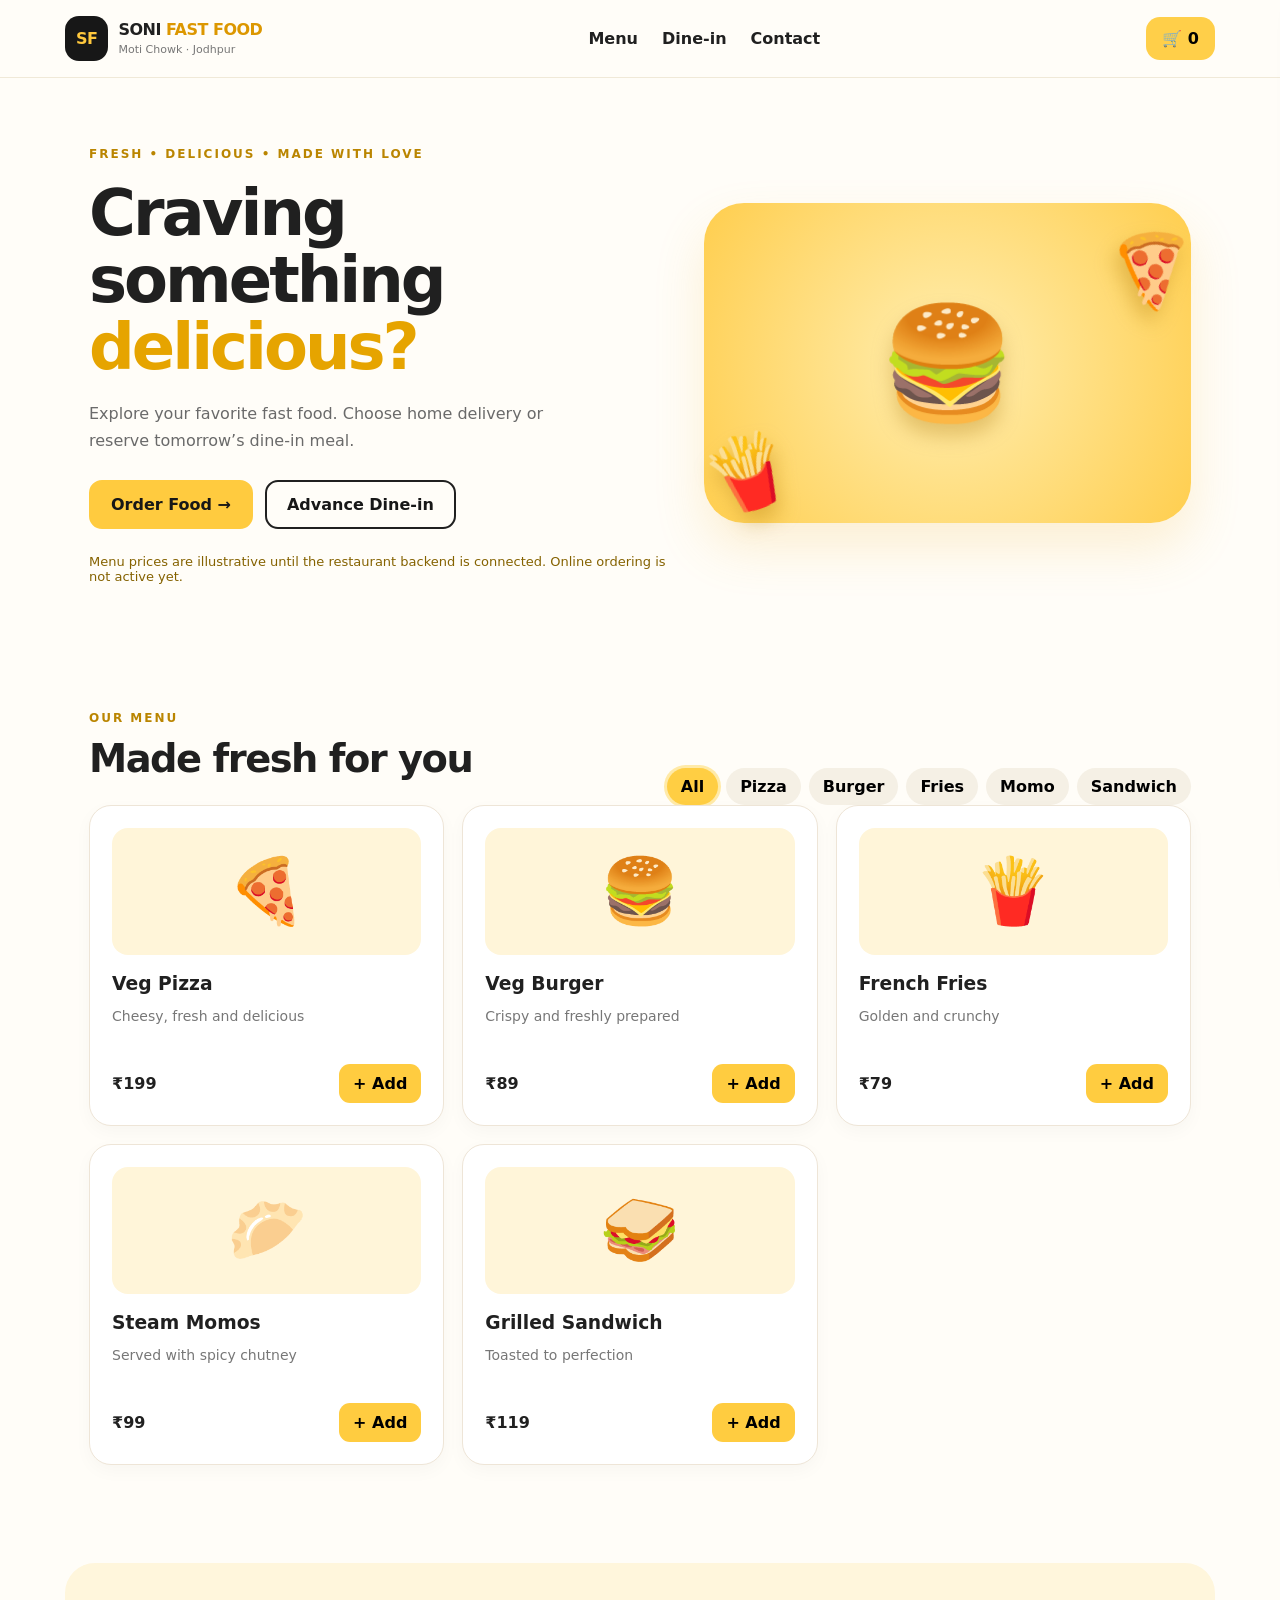
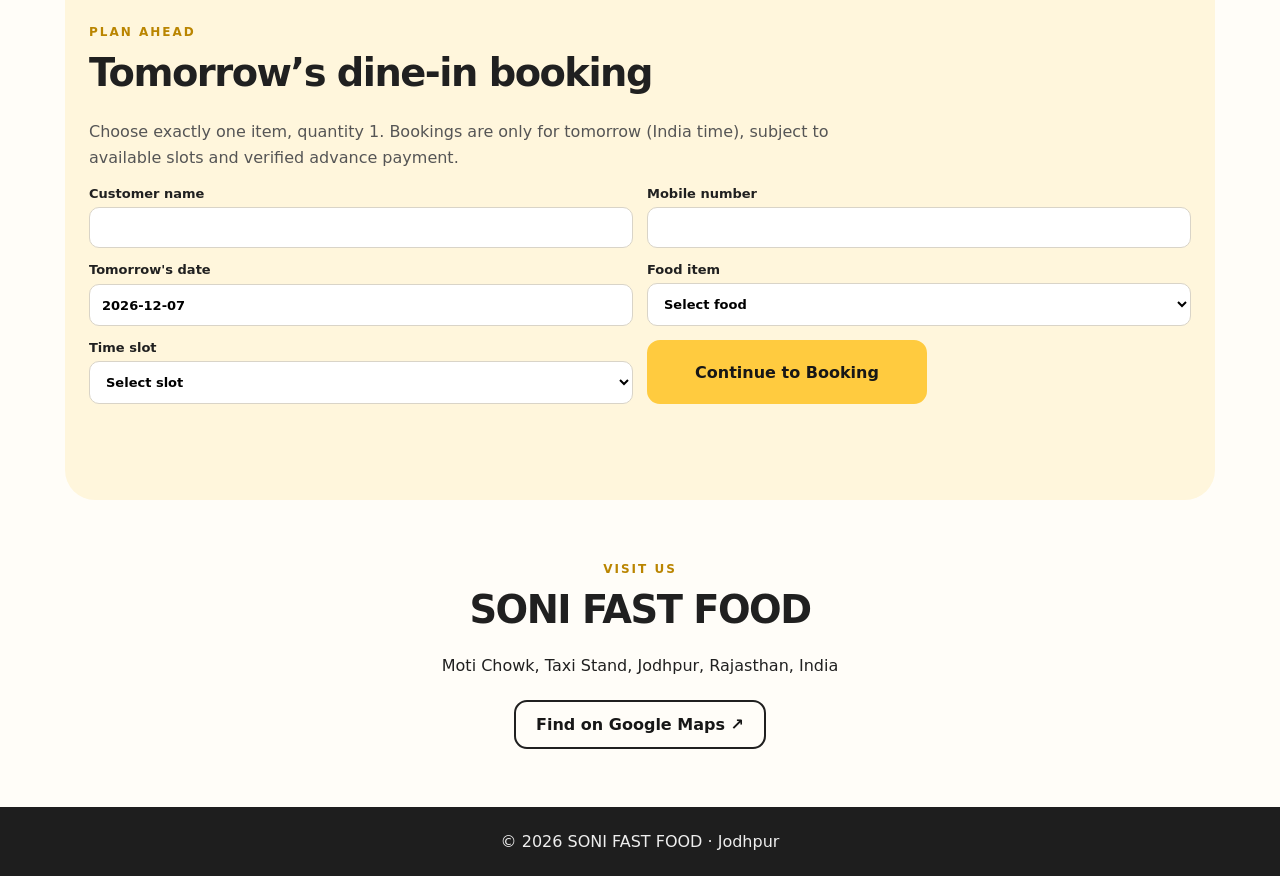
==== index.html @ c152bc0a "Add files via upload" ====
<!doctype html><html lang="en"><head><meta charset="utf-8"><meta name="viewport" content="width=device-width,initial-scale=1"><meta name="theme-color" content="#171717"><meta name="description" content="SONI FAST FOOD – advance dine-in and home delivery in Jodhpur"><title>SONI FAST FOOD | Jodhpur</title><link rel="stylesheet" href="assets/style.css"></head><body><header><a class="brand" href="#home"><span class="logo">SF</span><span>SONI <b>FAST FOOD</b><small>Moti Chowk · Jodhpur</small></span></a><nav><a href="#menu">Menu</a><a href="#dinein">Dine-in</a><a href="#contact">Contact</a></nav><button id="cartToggle" class="cartbtn" aria-label="Open cart">🛒 <span id="cartCount">0</span></button></header><main><section class="hero" id="home"><div><span class="eyebrow">FRESH • DELICIOUS • MADE WITH LOVE</span><h1>Craving something <em>delicious?</em></h1><p>Explore your favorite fast food. Choose home delivery or reserve tomorrow’s dine-in meal.</p><div class="actions"><a class="btn primary" href="#menu">Order Food →</a><a class="btn outline" href="#dinein">Advance Dine-in</a></div><div class="note" id="serviceNotice">Order requests are available after backend setup.</div></div><div class="heroArt" aria-hidden="true"><span>🍔</span><span>🍕</span><span>🍟</span></div></section><section class="section" id="menu"><div class="sectionhead"><div><span class="eyebrow">OUR MENU</span><h2>Made fresh for you</h2></div><div class="chips" id="categories"></div></div><div class="products" id="products"></div></section><section class="section dine" id="dinein"><span class="eyebrow">PLAN AHEAD</span><h2>Tomorrow’s dine-in booking</h2><p>Choose exactly one item, quantity 1. Bookings are only for tomorrow (India time), subject to available slots and verified advance payment.</p><form id="dineForm" class="form"><label>Customer name<input name="name" required maxlength="80" autocomplete="name"></label><label>Mobile number<input name="mobile" required inputmode="numeric" pattern="[0-9]{10}" maxlength="10"></label><label>Tomorrow's date<input id="dineDate" readonly></label><label>Food item<select id="dineItem" required></select></label><label>Time slot<select id="dineSlot" required><option value="">Select slot</option></select></label><button class="btn primary" type="submit">Continue to Booking</button><p class="muted" id="dineStatus" role="status"></p></form></section><section class="section contact" id="contact"><span class="eyebrow">VISIT US</span><h2>SONI FAST FOOD</h2><p>Moti Chowk, Taxi Stand, Jodhpur, Rajasthan, India</p><a class="btn outline" target="_blank" rel="noopener" href="https://www.google.com/maps/search/?api=1&query=Moti+Chowk+Taxi+Stand+Jodhpur">Find on Google Maps ↗</a></section></main><div id="overlay" class="overlay" hidden></div><aside id="drawer" class="drawer" aria-label="Shopping cart" aria-hidden="true"><div class="drawerhead"><h2>Your cart</h2><button id="closeCart" class="plain" aria-label="Close cart">✕</button></div><div id="cartItems"></div><div class="total"><span>Food subtotal</span><strong id="subtotal">₹0</strong></div><p class="muted">Delivery charge and availability are confirmed by the backend.</p><form id="checkout" class="form"><h3>Delivery details</h3><label>Full name<input name="name" required maxlength="80" autocomplete="name"></label><label>Mobile<input name="mobile" required pattern="[0-9]{10}" maxlength="10" inputmode="numeric"></label><label>House / Street / Area<textarea name="address" required maxlength="400"></textarea></label><label>Landmark<input name="landmark" maxlength="120"></label><div class="coords"><button type="button" id="locate" class="btn outline">📍 Use my location</button><span id="locationStatus" class="muted">No GPS pin selected</span></div><label>Payment method<select name="paymentMode"><option value="COD">Cash on Delivery</option><option value="UPI_MANUAL">UPI (manual verification)</option></select></label><button class="btn primary" type="submit">Place Order Request</button><p class="muted" id="orderStatus" role="status"></p></form></aside><footer>© <span id="year"></span> SONI FAST FOOD · Jodhpur</footer><script src="assets/config.js"></script><script src="assets/app.js"></script></body></html>
---- assets/style.css ----
:root{font-family:Inter,system-ui,-apple-system,Segoe UI,sans-serif;color:#202020;background:#fffdf8}*{box-sizing:border-box}html{scroll-behavior:smooth}body{margin:0}a{color:inherit;text-decoration:none}button,input,textarea,select{font:inherit}button{cursor:pointer}header{height:78px;display:flex;align-items:center;justify-content:space-between;gap:20px;padding:0 max(24px,calc((100vw - 1150px)/2));position:sticky;top:0;background:#fffdf8f5;z-index:10;border-bottom:1px solid #f0e9d8;backdrop-filter:blur(10px)}.brand{display:flex;align-items:center;gap:10px;font-weight:900;letter-spacing:-.5px;line-height:1.1}.brand b{color:#dc9700}.brand small{display:block;color:#777;font-size:11px;font-weight:500;letter-spacing:0;margin-top:5px}.logo{background:#171717;color:#ffc83d;padding:14px 11px;border-radius:14px}nav{display:flex;gap:24px;font-weight:600}nav a:hover{color:#b87a00}.cartbtn{border:0;border-radius:14px;padding:12px 16px;background:#ffcf49;font-weight:800}.hero{max-width:1150px;margin:auto;min-height:450px;padding:65px 24px;display:grid;grid-template-columns:1.2fr 1fr;align-items:center;gap:30px}.eyebrow{font-size:12px;font-weight:900;letter-spacing:2px;color:#ba8500}.hero h1{font-size:clamp(42px,5vw,72px);line-height:1.05;letter-spacing:-3px;margin:18px 0}.hero em{color:#e6a400;font-style:normal}.hero p{color:#6a6a6a;max-width:480px;line-height:1.7}.actions{display:flex;gap:12px;flex-wrap:wrap;margin-top:26px}.btn{display:inline-flex;justify-content:center;align-items:center;padding:13px 20px;border-radius:13px;font-weight:800;border:2px solid #202020;transition:.2s}.btn:hover,.btn:focus-visible{box-shadow:0 0 0 4px #ffc83d70}.primary{background:#ffcb3f;border-color:#ffcb3f;color:#171717}.outline{background:transparent;color:#171717}.note{font-size:13px;color:#856200;margin-top:25px}.heroArt{min-height:320px;border-radius:40px;background:radial-gradient(circle at 50% 50%,#ffeeb1,#ffce4e);display:flex;align-items:center;justify-content:center;position:relative;box-shadow:0 25px 50px #edb73d30}.heroArt span{font-size:110px;filter:drop-shadow(0 12px 10px #aa730055)}.heroArt span:nth-child(2){position:absolute;font-size:70px;right:0;top:20px;transform:rotate(25deg)}.heroArt span:nth-child(3){position:absolute;font-size:70px;left:0;bottom:10px;transform:rotate(-20deg)}.section{max-width:1150px;margin:auto;padding:58px 24px}.sectionhead{display:flex;justify-content:space-between;gap:20px;align-items:end;flex-wrap:wrap}h2{font-size:clamp(28px,3vw,40px);letter-spacing:-1.5px;margin:10px 0 24px}.chips{display:flex;gap:8px;flex-wrap:wrap}.chip{background:#f5f0e5;border:0;padding:9px 14px;border-radius:30px;font-weight:700}.chip.active{background:#ffce43;box-shadow:0 0 0 3px #ffeaa8}.products{display:grid;grid-template-columns:repeat(3,1fr);gap:18px}.product{border:1px solid #eee5d7;background:white;border-radius:22px;padding:22px;box-shadow:0 6px 18px #00000008}.foodicon{font-size:64px;text-align:center;background:#fff5d9;border-radius:16px;padding:26px}.product h3{margin:18px 0 5px}.product p{color:#777;min-height:42px;font-size:14px}.productbottom{display:flex;justify-content:space-between;align-items:center;gap:8px}.productbottom button{border:0;background:#ffcc40;border-radius:11px;padding:10px 14px;font-weight:800}.dine{background:#fff6dc;border-radius:30px;margin-top:40px}.dine p{color:#555;max-width:750px;line-height:1.6}.form{display:grid;gap:14px}.dine .form{grid-template-columns:repeat(2,1fr)}label{display:grid;gap:6px;font-size:13px;font-weight:700}input,textarea,select{padding:12px;border:1px solid #d9d4c8;border-radius:10px;background:white;min-width:0;width:100%}textarea{min-height:70px;resize:vertical}.form button{max-width:280px}.muted{color:#777;font-size:12px;line-height:1.5}.contact{text-align:center}.contact p{margin-bottom:25px}footer{text-align:center;padding:25px;background:#1e1e1e;color:#eee}.overlay{position:fixed;inset:0;background:#0008;z-index:19}.drawer{position:fixed;right:0;top:0;bottom:0;width:min(460px,100%);background:#fff;z-index:20;overflow:auto;padding:24px;transform:translateX(110%);transition:transform .25s;box-shadow:-10px 0 40px #0002}.drawer.open{transform:translateX(0)}.drawerhead,.cartrow,.total{display:flex;justify-content:space-between;align-items:center;gap:10px}.plain{background:none;border:0;font-size:22px}.cartrow{padding:12px 0;border-bottom:1px solid #eee}.qty{display:flex;align-items:center;gap:10px}.qty button{border:0;border-radius:7px;background:#f4e5b9;padding:6px 10px}.total{padding:18px 0}.coords{display:grid;gap:8px}.coords .btn{max-width:250px}.drawer h3{margin-bottom:0}@media(max-width:750px){header{padding:0 15px}nav{gap:10px;font-size:12px}.hero{grid-template-columns:1fr;padding-top:38px}.heroArt{min-height:220px}.heroArt span{font-size:75px}.products{grid-template-columns:repeat(2,1fr)}.dine .form{grid-template-columns:1fr}.product{padding:12px}.foodicon{font-size:40px;padding:20px}.productbottom{flex-wrap:wrap}}@media(max-width:440px){nav a:nth-child(2){display:none}.products{grid-template-columns:1fr}.hero h1{letter-spacing:-1px}}
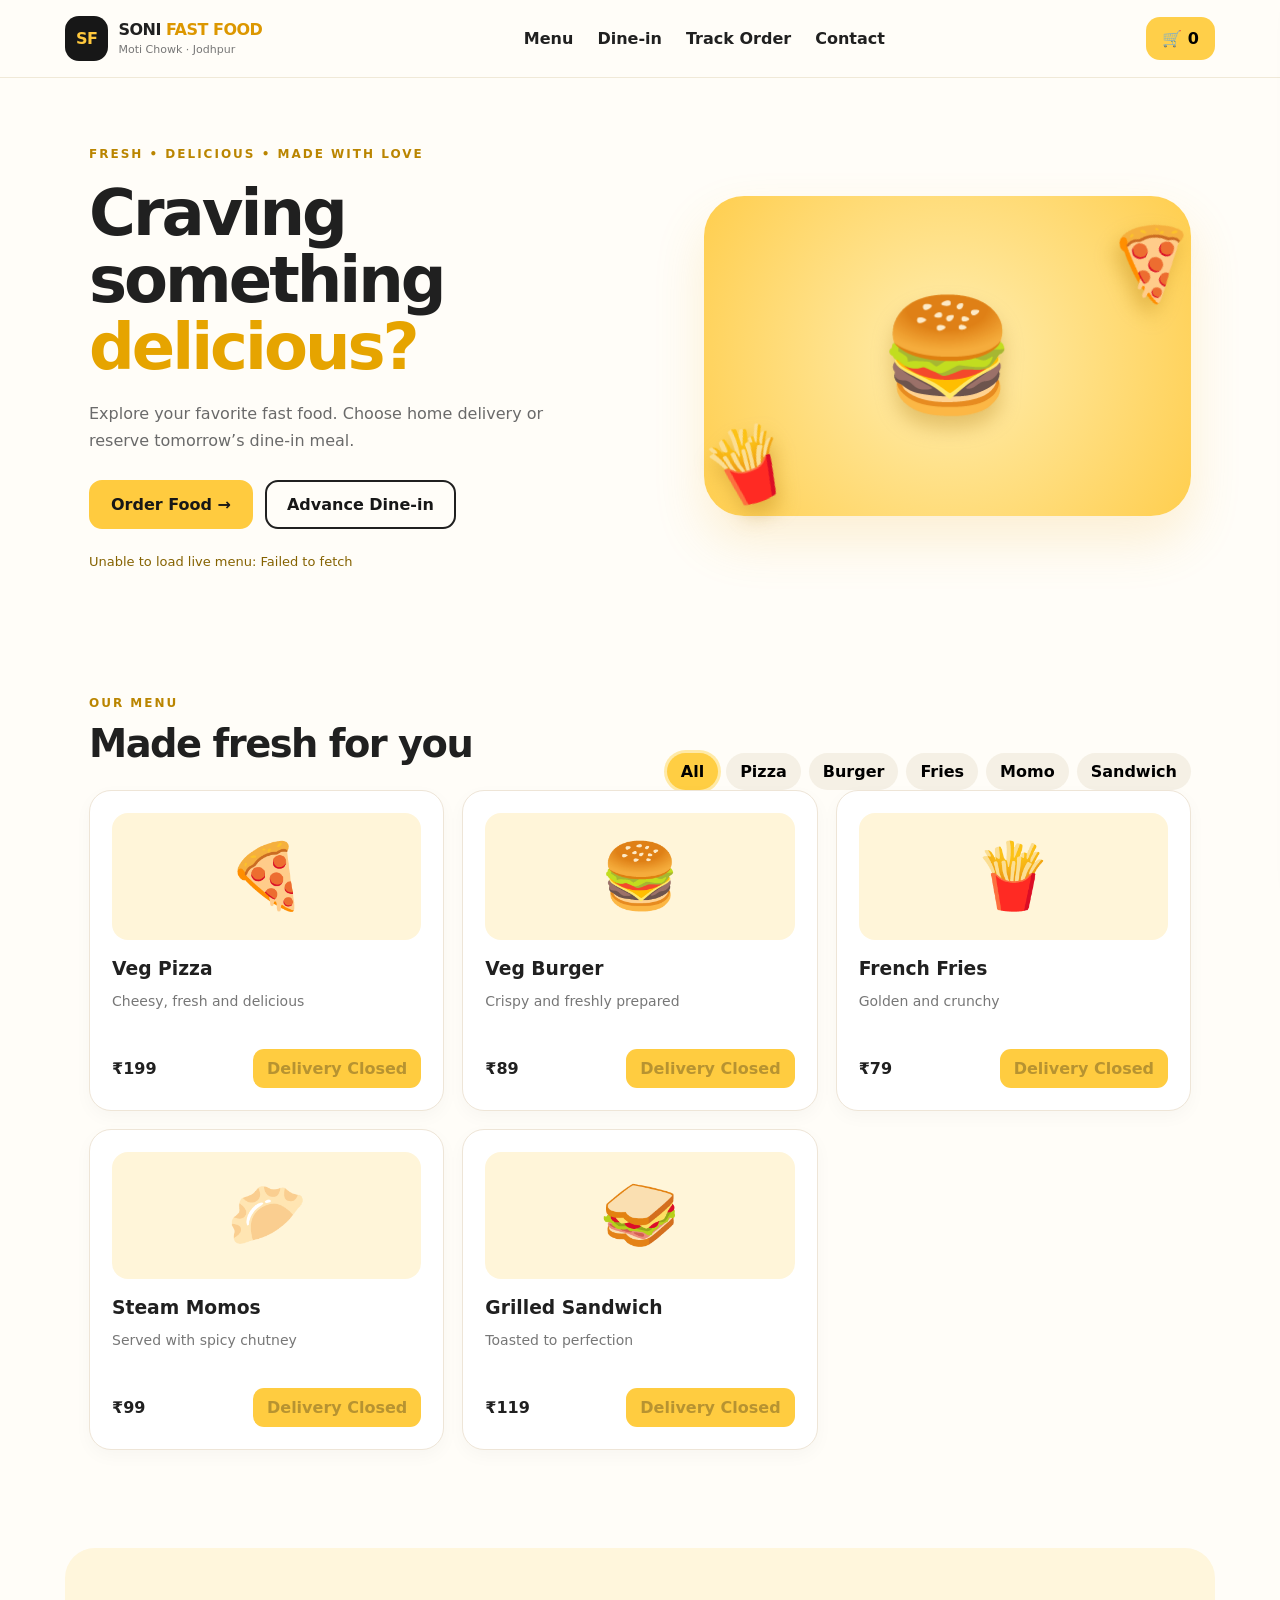
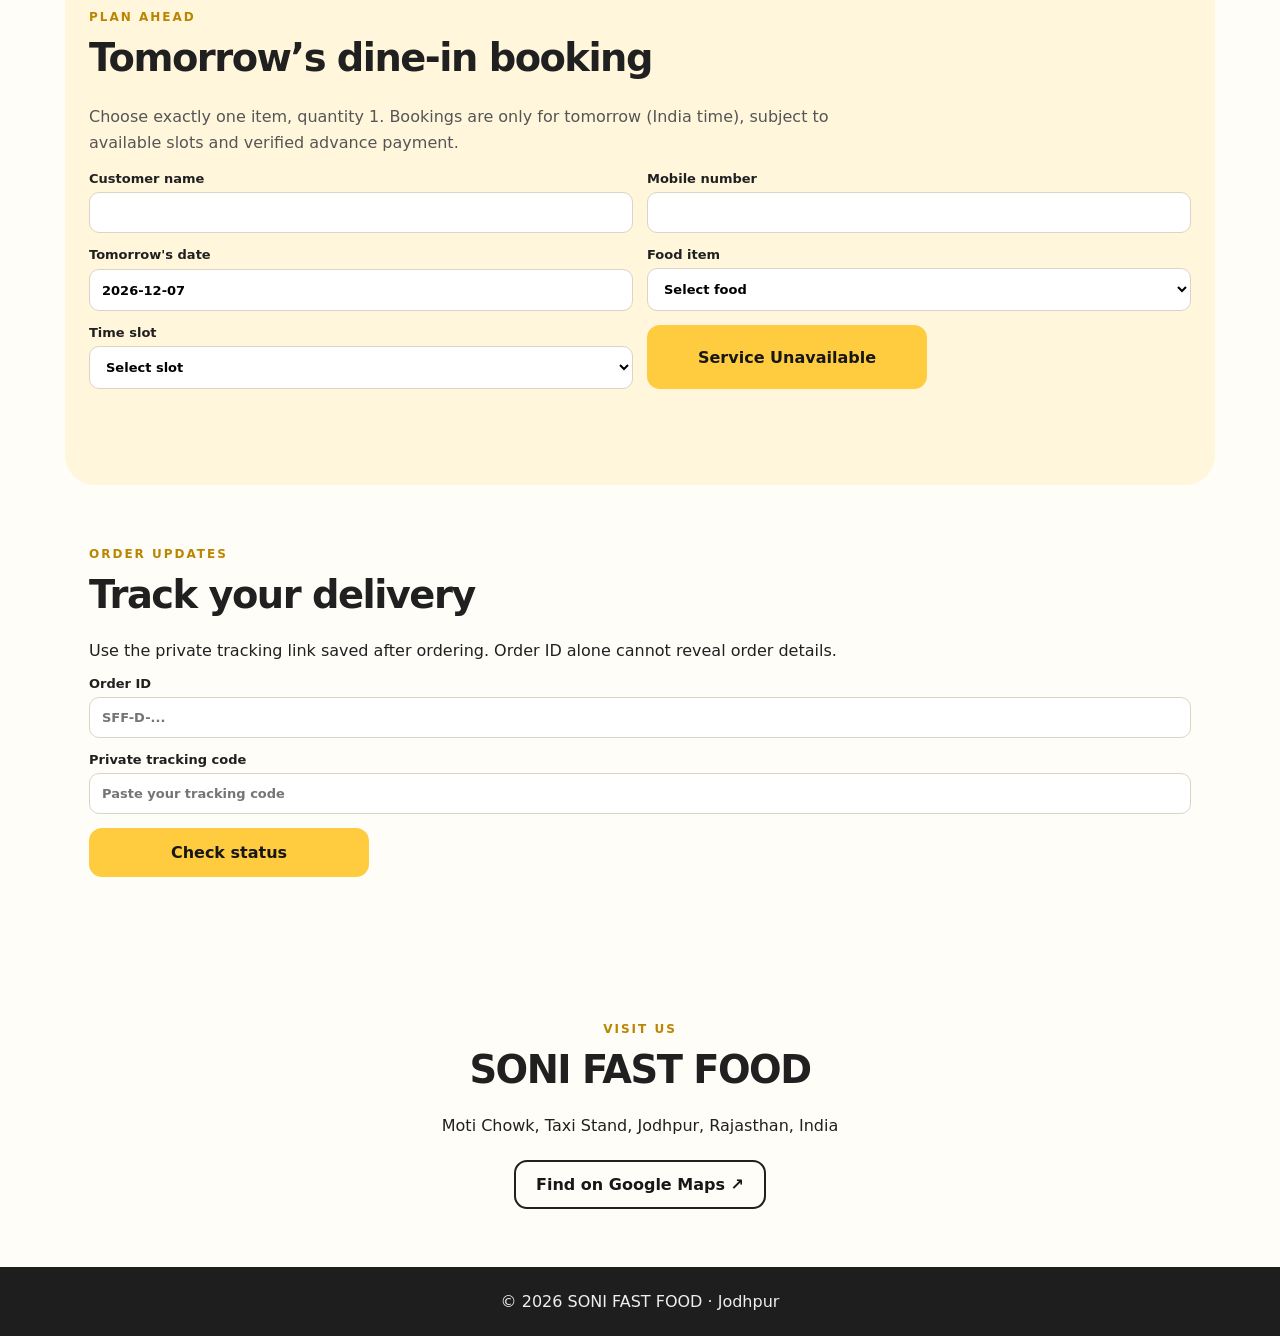
==== commit 441d30ef: "Add files via upload" ====
--- a/index.html
+++ b/index.html
@@ -1 +1 @@
-<!doctype html><html lang="en"><head><meta charset="utf-8"><meta name="viewport" content="width=device-width,initial-scale=1"><meta name="theme-color" content="#171717"><meta name="description" content="SONI FAST FOOD – advance dine-in and home delivery in Jodhpur"><title>SONI FAST FOOD | Jodhpur</title><link rel="stylesheet" href="assets/style.css"></head><body><header><a class="brand" href="#home"><span class="logo">SF</span><span>SONI <b>FAST FOOD</b><small>Moti Chowk · Jodhpur</small></span></a><nav><a href="#menu">Menu</a><a href="#dinein">Dine-in</a><a href="#contact">Contact</a></nav><button id="cartToggle" class="cartbtn" aria-label="Open cart">🛒 <span id="cartCount">0</span></button></header><main><section class="hero" id="home"><div><span class="eyebrow">FRESH • DELICIOUS • MADE WITH LOVE</span><h1>Craving something <em>delicious?</em></h1><p>Explore your favorite fast food. Choose home delivery or reserve tomorrow’s dine-in meal.</p><div class="actions"><a class="btn primary" href="#menu">Order Food →</a><a class="btn outline" href="#dinein">Advance Dine-in</a></div><div class="note" id="serviceNotice">Order requests are available after backend setup.</div></div><div class="heroArt" aria-hidden="true"><span>🍔</span><span>🍕</span><span>🍟</span></div></section><section class="section" id="menu"><div class="sectionhead"><div><span class="eyebrow">OUR MENU</span><h2>Made fresh for you</h2></div><div class="chips" id="categories"></div></div><div class="products" id="products"></div></section><section class="section dine" id="dinein"><span class="eyebrow">PLAN AHEAD</span><h2>Tomorrow’s dine-in booking</h2><p>Choose exactly one item, quantity 1. Bookings are only for tomorrow (India time), subject to available slots and verified advance payment.</p><form id="dineForm" class="form"><label>Customer name<input name="name" required maxlength="80" autocomplete="name"></label><label>Mobile number<input name="mobile" required inputmode="numeric" pattern="[0-9]{10}" maxlength="10"></label><label>Tomorrow's date<input id="dineDate" readonly></label><label>Food item<select id="dineItem" required></select></label><label>Time slot<select id="dineSlot" required><option value="">Select slot</option></select></label><button class="btn primary" type="submit">Continue to Booking</button><p class="muted" id="dineStatus" role="status"></p></form></section><section class="section contact" id="contact"><span class="eyebrow">VISIT US</span><h2>SONI FAST FOOD</h2><p>Moti Chowk, Taxi Stand, Jodhpur, Rajasthan, India</p><a class="btn outline" target="_blank" rel="noopener" href="https://www.google.com/maps/search/?api=1&query=Moti+Chowk+Taxi+Stand+Jodhpur">Find on Google Maps ↗</a></section></main><div id="overlay" class="overlay" hidden></div><aside id="drawer" class="drawer" aria-label="Shopping cart" aria-hidden="true"><div class="drawerhead"><h2>Your cart</h2><button id="closeCart" class="plain" aria-label="Close cart">✕</button></div><div id="cartItems"></div><div class="total"><span>Food subtotal</span><strong id="subtotal">₹0</strong></div><p class="muted">Delivery charge and availability are confirmed by the backend.</p><form id="checkout" class="form"><h3>Delivery details</h3><label>Full name<input name="name" required maxlength="80" autocomplete="name"></label><label>Mobile<input name="mobile" required pattern="[0-9]{10}" maxlength="10" inputmode="numeric"></label><label>House / Street / Area<textarea name="address" required maxlength="400"></textarea></label><label>Landmark<input name="landmark" maxlength="120"></label><div class="coords"><button type="button" id="locate" class="btn outline">📍 Use my location</button><span id="locationStatus" class="muted">No GPS pin selected</span></div><label>Payment method<select name="paymentMode"><option value="COD">Cash on Delivery</option><option value="UPI_MANUAL">UPI (manual verification)</option></select></label><button class="btn primary" type="submit">Place Order Request</button><p class="muted" id="orderStatus" role="status"></p></form></aside><footer>© <span id="year"></span> SONI FAST FOOD · Jodhpur</footer><script src="assets/config.js"></script><script src="assets/app.js"></script></body></html>
+<!doctype html><html lang="en"><head><meta charset="utf-8"><meta name="viewport" content="width=device-width,initial-scale=1"><meta name="theme-color" content="#171717"><meta name="description" content="SONI FAST FOOD – advance dine-in and home delivery in Jodhpur"><title>SONI FAST FOOD | Jodhpur</title><link rel="stylesheet" href="assets/style.css"></head><body><header><a class="brand" href="#home"><span class="logo">SF</span><span>SONI <b>FAST FOOD</b><small>Moti Chowk · Jodhpur</small></span></a><nav><a href="#menu">Menu</a><a href="#dinein">Dine-in</a><a href="#tracking">Track Order</a><a href="#contact">Contact</a></nav><button id="cartToggle" class="cartbtn" aria-label="Open cart">🛒 <span id="cartCount">0</span></button></header><main><section class="hero" id="home"><div><span class="eyebrow">FRESH • DELICIOUS • MADE WITH LOVE</span><h1>Craving something <em>delicious?</em></h1><p>Explore your favorite fast food. Choose home delivery or reserve tomorrow’s dine-in meal.</p><div class="actions"><a class="btn primary" href="#menu">Order Food →</a><a class="btn outline" href="#dinein">Advance Dine-in</a></div><div class="note" id="serviceNotice">Order requests are available after backend setup.</div></div><div class="heroArt" aria-hidden="true"><span>🍔</span><span>🍕</span><span>🍟</span></div></section><section class="section" id="menu"><div class="sectionhead"><div><span class="eyebrow">OUR MENU</span><h2>Made fresh for you</h2></div><div class="chips" id="categories"></div></div><div class="products" id="products"></div></section><section class="section dine" id="dinein"><span class="eyebrow">PLAN AHEAD</span><h2>Tomorrow’s dine-in booking</h2><p>Choose exactly one item, quantity 1. Bookings are only for tomorrow (India time), subject to available slots and verified advance payment.</p><form id="dineForm" class="form"><label>Customer name<input name="name" required maxlength="80" autocomplete="name"></label><label>Mobile number<input name="mobile" required inputmode="numeric" pattern="[0-9]{10}" maxlength="10"></label><label>Tomorrow's date<input id="dineDate" readonly></label><label>Food item<select id="dineItem" required></select></label><label>Time slot<select id="dineSlot" required><option value="">Select slot</option></select></label><button class="btn primary" type="submit">Continue to Booking</button><p class="muted" id="dineStatus" role="status"></p></form></section><section class="section" id="tracking"><span class="eyebrow">ORDER UPDATES</span><h2>Track your delivery</h2><p>Use the private tracking link saved after ordering. Order ID alone cannot reveal order details.</p><form id="trackingForm" class="form"><label>Order ID<input id="trackOrderId" required placeholder="SFF-D-..."></label><label>Private tracking code<input id="trackToken" required autocomplete="off" placeholder="Paste your tracking code"></label><button class="btn primary" type="submit">Check status</button></form><div id="trackingResult" role="status" class="note"></div><div id="trackingSteps" class="tracking-steps"></div></section><section class="section contact" id="contact"><span class="eyebrow">VISIT US</span><h2>SONI FAST FOOD</h2><p>Moti Chowk, Taxi Stand, Jodhpur, Rajasthan, India</p><a class="btn outline" target="_blank" rel="noopener" href="https://www.google.com/maps/search/?api=1&query=Moti+Chowk+Taxi+Stand+Jodhpur">Find on Google Maps ↗</a></section></main><div id="overlay" class="overlay" hidden></div><aside id="drawer" class="drawer" aria-label="Shopping cart" aria-hidden="true"><div class="drawerhead"><h2>Your cart</h2><button id="closeCart" class="plain" aria-label="Close cart">✕</button></div><div id="cartItems"></div><div class="total"><span>Food subtotal</span><strong id="subtotal">₹0</strong></div><p class="muted">Delivery charge and availability are confirmed by the backend.</p><form id="checkout" class="form"><h3>Delivery details</h3><label>Full name<input name="name" required maxlength="80" autocomplete="name"></label><label>Mobile<input name="mobile" required pattern="[0-9]{10}" maxlength="10" inputmode="numeric"></label><label>House / Street / Area<textarea name="address" required maxlength="400"></textarea></label><label>Landmark<input name="landmark" maxlength="120"></label><div class="coords"><button type="button" id="locate" class="btn outline">📍 Use my location</button><span id="locationStatus" class="muted">No GPS pin selected</span></div><label>Payment method<select name="paymentMode"><option value="COD">Cash on Delivery</option><option value="UPI_MANUAL">UPI (manual verification)</option></select></label><button class="btn primary" type="submit">Place Order Request</button><p class="muted" id="orderStatus" role="status"></p></form></aside><footer>© <span id="year"></span> SONI FAST FOOD · Jodhpur</footer><script src="assets/config.js"></script><script src="assets/app.js?v=32"></script><script src="assets/tracking.js?v=32"></script></body></html>
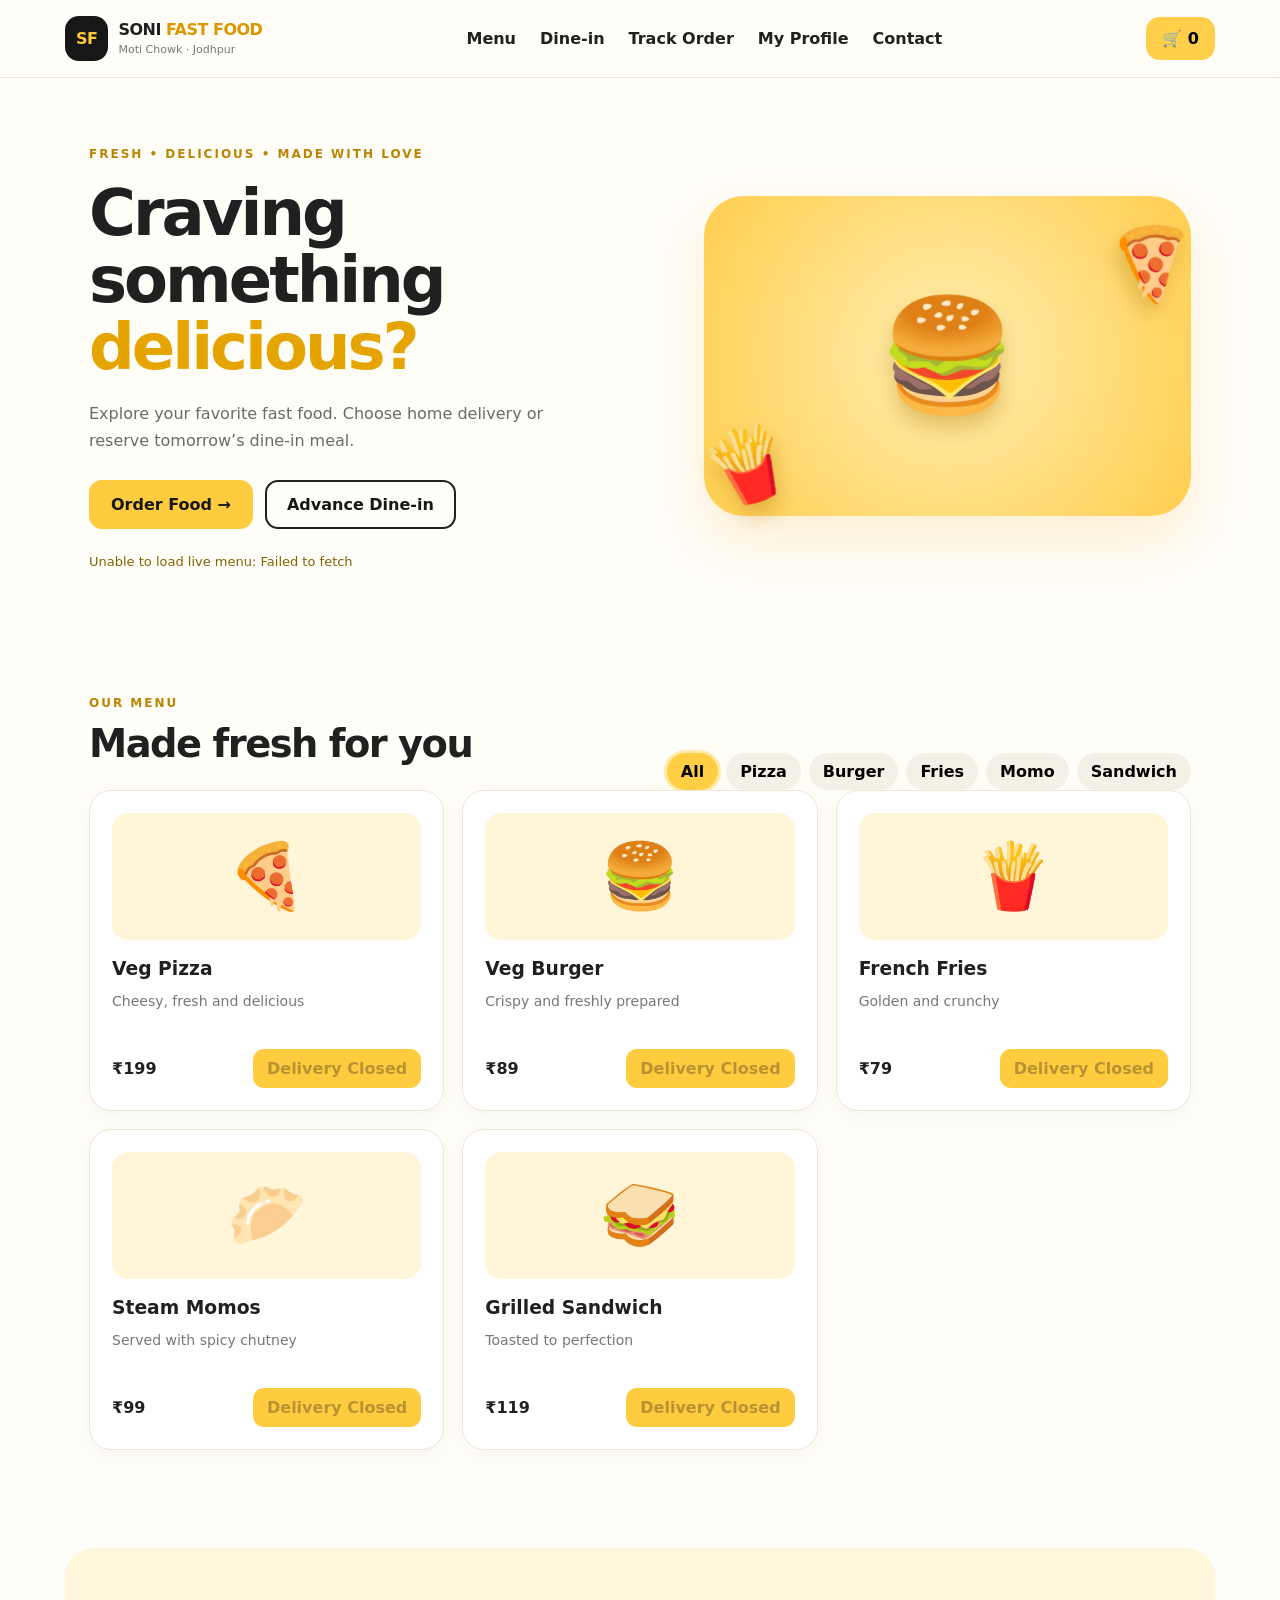
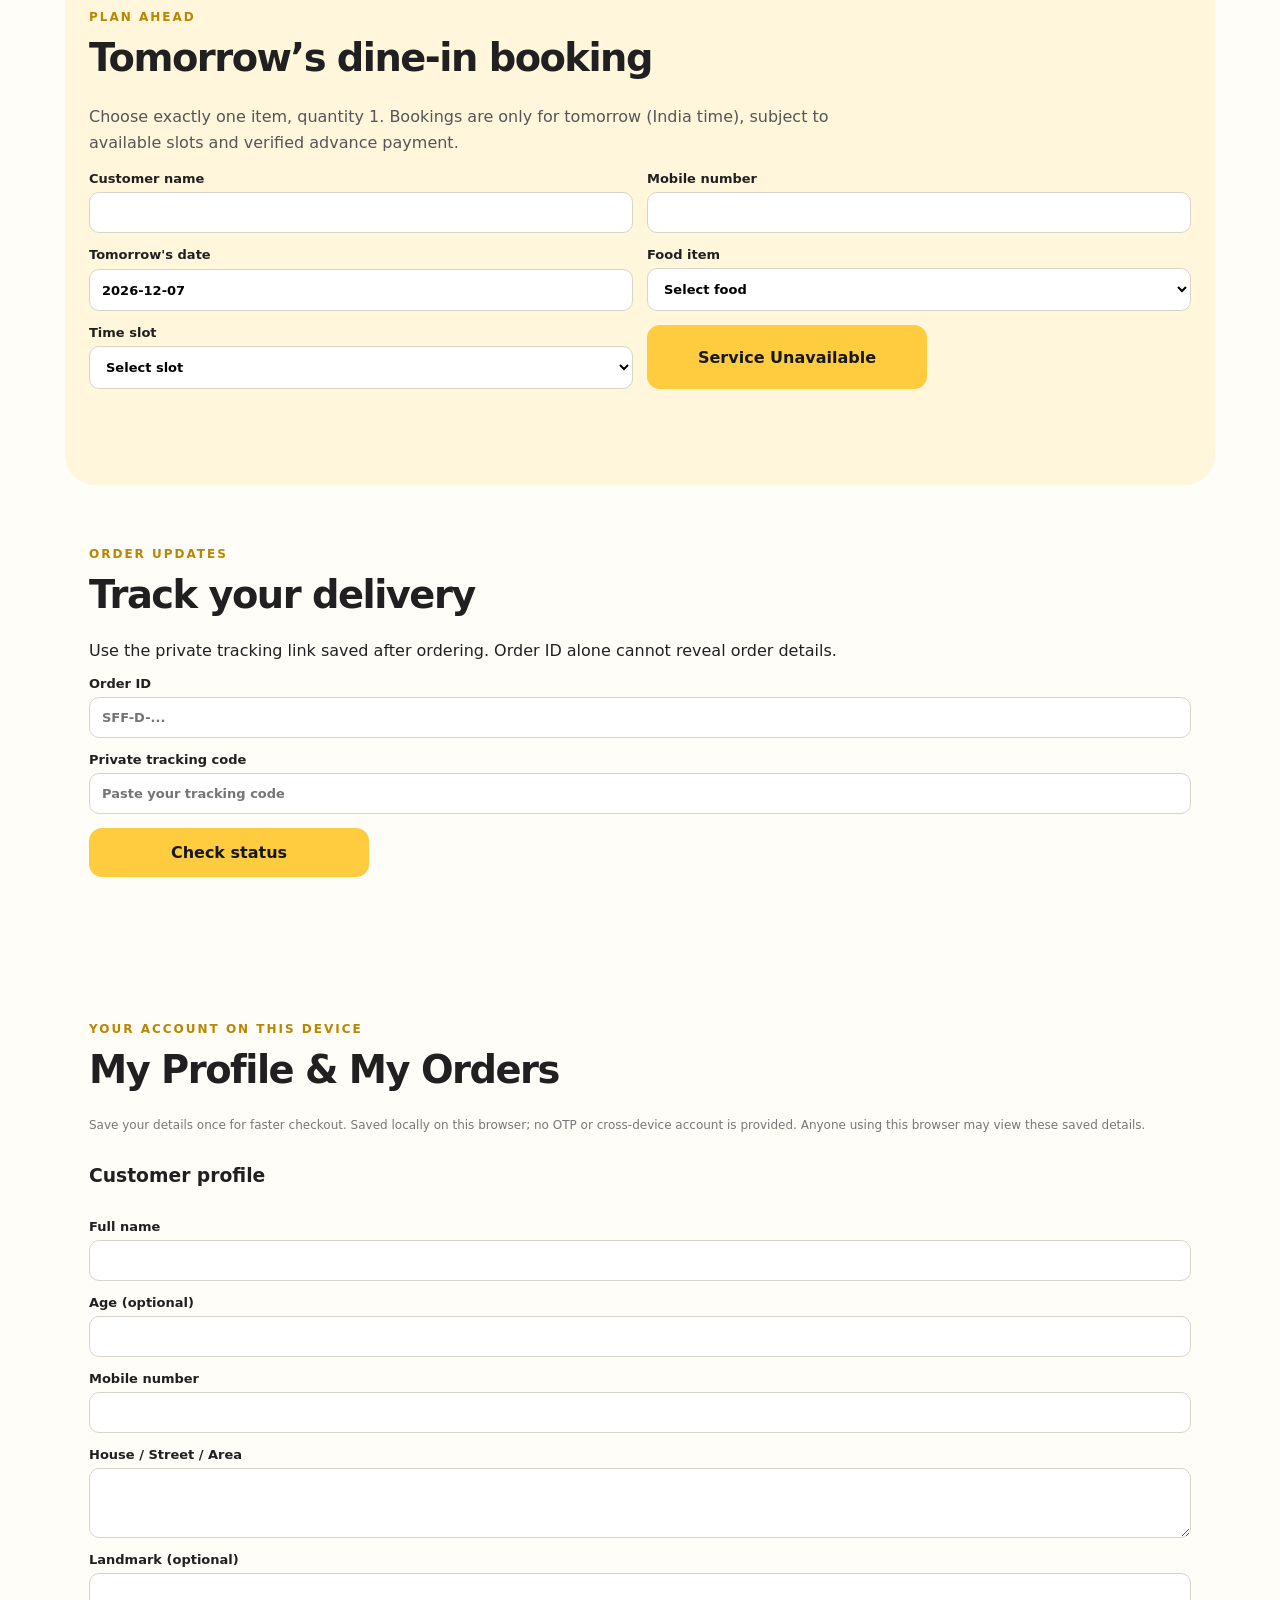
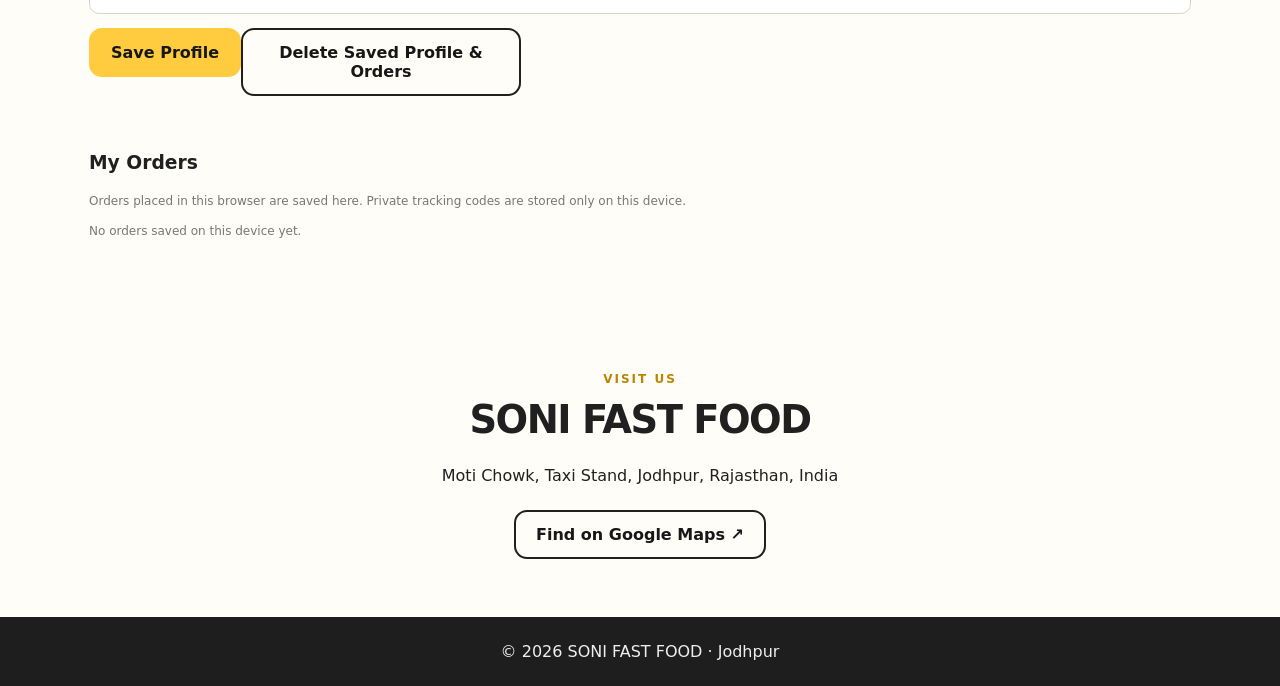
==== commit 2006315d: "Update index.html" ====
--- a/index.html
+++ b/index.html
@@ -1 +1 @@
-<!doctype html><html lang="en"><head><meta charset="utf-8"><meta name="viewport" content="width=device-width,initial-scale=1"><meta name="theme-color" content="#171717"><meta name="description" content="SONI FAST FOOD – advance dine-in and home delivery in Jodhpur"><title>SONI FAST FOOD | Jodhpur</title><link rel="stylesheet" href="assets/style.css"></head><body><header><a class="brand" href="#home"><span class="logo">SF</span><span>SONI <b>FAST FOOD</b><small>Moti Chowk · Jodhpur</small></span></a><nav><a href="#menu">Menu</a><a href="#dinein">Dine-in</a><a href="#tracking">Track Order</a><a href="#contact">Contact</a></nav><button id="cartToggle" class="cartbtn" aria-label="Open cart">🛒 <span id="cartCount">0</span></button></header><main><section class="hero" id="home"><div><span class="eyebrow">FRESH • DELICIOUS • MADE WITH LOVE</span><h1>Craving something <em>delicious?</em></h1><p>Explore your favorite fast food. Choose home delivery or reserve tomorrow’s dine-in meal.</p><div class="actions"><a class="btn primary" href="#menu">Order Food →</a><a class="btn outline" href="#dinein">Advance Dine-in</a></div><div class="note" id="serviceNotice">Order requests are available after backend setup.</div></div><div class="heroArt" aria-hidden="true"><span>🍔</span><span>🍕</span><span>🍟</span></div></section><section class="section" id="menu"><div class="sectionhead"><div><span class="eyebrow">OUR MENU</span><h2>Made fresh for you</h2></div><div class="chips" id="categories"></div></div><div class="products" id="products"></div></section><section class="section dine" id="dinein"><span class="eyebrow">PLAN AHEAD</span><h2>Tomorrow’s dine-in booking</h2><p>Choose exactly one item, quantity 1. Bookings are only for tomorrow (India time), subject to available slots and verified advance payment.</p><form id="dineForm" class="form"><label>Customer name<input name="name" required maxlength="80" autocomplete="name"></label><label>Mobile number<input name="mobile" required inputmode="numeric" pattern="[0-9]{10}" maxlength="10"></label><label>Tomorrow's date<input id="dineDate" readonly></label><label>Food item<select id="dineItem" required></select></label><label>Time slot<select id="dineSlot" required><option value="">Select slot</option></select></label><button class="btn primary" type="submit">Continue to Booking</button><p class="muted" id="dineStatus" role="status"></p></form></section><section class="section" id="tracking"><span class="eyebrow">ORDER UPDATES</span><h2>Track your delivery</h2><p>Use the private tracking link saved after ordering. Order ID alone cannot reveal order details.</p><form id="trackingForm" class="form"><label>Order ID<input id="trackOrderId" required placeholder="SFF-D-..."></label><label>Private tracking code<input id="trackToken" required autocomplete="off" placeholder="Paste your tracking code"></label><button class="btn primary" type="submit">Check status</button></form><div id="trackingResult" role="status" class="note"></div><div id="trackingSteps" class="tracking-steps"></div></section><section class="section contact" id="contact"><span class="eyebrow">VISIT US</span><h2>SONI FAST FOOD</h2><p>Moti Chowk, Taxi Stand, Jodhpur, Rajasthan, India</p><a class="btn outline" target="_blank" rel="noopener" href="https://www.google.com/maps/search/?api=1&query=Moti+Chowk+Taxi+Stand+Jodhpur">Find on Google Maps ↗</a></section></main><div id="overlay" class="overlay" hidden></div><aside id="drawer" class="drawer" aria-label="Shopping cart" aria-hidden="true"><div class="drawerhead"><h2>Your cart</h2><button id="closeCart" class="plain" aria-label="Close cart">✕</button></div><div id="cartItems"></div><div class="total"><span>Food subtotal</span><strong id="subtotal">₹0</strong></div><p class="muted">Delivery charge and availability are confirmed by the backend.</p><form id="checkout" class="form"><h3>Delivery details</h3><label>Full name<input name="name" required maxlength="80" autocomplete="name"></label><label>Mobile<input name="mobile" required pattern="[0-9]{10}" maxlength="10" inputmode="numeric"></label><label>House / Street / Area<textarea name="address" required maxlength="400"></textarea></label><label>Landmark<input name="landmark" maxlength="120"></label><div class="coords"><button type="button" id="locate" class="btn outline">📍 Use my location</button><span id="locationStatus" class="muted">No GPS pin selected</span></div><label>Payment method<select name="paymentMode"><option value="COD">Cash on Delivery</option><option value="UPI_MANUAL">UPI (manual verification)</option></select></label><button class="btn primary" type="submit">Place Order Request</button><p class="muted" id="orderStatus" role="status"></p></form></aside><footer>© <span id="year"></span> SONI FAST FOOD · Jodhpur</footer><script src="assets/config.js"></script><script src="assets/app.js?v=32"></script><script src="assets/tracking.js?v=32"></script></body></html>
+<!doctype html><html lang="en"><head><meta charset="utf-8"><meta name="viewport" content="width=device-width,initial-scale=1"><meta name="theme-color" content="#171717"><meta name="description" content="SONI FAST FOOD – advance dine-in and home delivery in Jodhpur"><title>SONI FAST FOOD | Jodhpur</title><link rel="stylesheet" href="assets/style.css"></head><body><header><a class="brand" href="#home"><span class="logo">SF</span><span>SONI <b>FAST FOOD</b><small>Moti Chowk · Jodhpur</small></span></a><nav><a href="#menu">Menu</a><a href="#dinein">Dine-in</a><a href="#tracking">Track Order</a><a href="#profile">My Profile</a><a href="#contact">Contact</a></nav><button id="cartToggle" class="cartbtn" aria-label="Open cart">🛒 <span id="cartCount">0</span></button></header><main><section class="hero" id="home"><div><span class="eyebrow">FRESH • DELICIOUS • MADE WITH LOVE</span><h1>Craving something <em>delicious?</em></h1><p>Explore your favorite fast food. Choose home delivery or reserve tomorrow’s dine-in meal.</p><div class="actions"><a class="btn primary" href="#menu">Order Food →</a><a class="btn outline" href="#dinein">Advance Dine-in</a></div><div class="note" id="serviceNotice">Order requests are available after backend setup.</div></div><div class="heroArt" aria-hidden="true"><span>🍔</span><span>🍕</span><span>🍟</span></div></section><section class="section" id="menu"><div class="sectionhead"><div><span class="eyebrow">OUR MENU</span><h2>Made fresh for you</h2></div><div class="chips" id="categories"></div></div><div class="products" id="products"></div></section><section class="section dine" id="dinein"><span class="eyebrow">PLAN AHEAD</span><h2>Tomorrow’s dine-in booking</h2><p>Choose exactly one item, quantity 1. Bookings are only for tomorrow (India time), subject to available slots and verified advance payment.</p><form id="dineForm" class="form"><label>Customer name<input name="name" required maxlength="80" autocomplete="name"></label><label>Mobile number<input name="mobile" required inputmode="numeric" pattern="[0-9]{10}" maxlength="10"></label><label>Tomorrow's date<input id="dineDate" readonly></label><label>Food item<select id="dineItem" required></select></label><label>Time slot<select id="dineSlot" required><option value="">Select slot</option></select></label><button class="btn primary" type="submit">Continue to Booking</button><p class="muted" id="dineStatus" role="status"></p></form></section><section class="section" id="tracking"><span class="eyebrow">ORDER UPDATES</span><h2>Track your delivery</h2><p>Use the private tracking link saved after ordering. Order ID alone cannot reveal order details.</p><form id="trackingForm" class="form"><label>Order ID<input id="trackOrderId" required placeholder="SFF-D-..."></label><label>Private tracking code<input id="trackToken" required autocomplete="off" placeholder="Paste your tracking code"></label><button class="btn primary" type="submit">Check status</button></form><div id="trackingResult" role="status" class="note"></div><div id="trackingSteps" class="tracking-steps"></div></section><section class="section profile-section" id="profile"><span class="eyebrow">YOUR ACCOUNT ON THIS DEVICE</span><h2>My Profile &amp; My Orders</h2><p class="muted">Save your details once for faster checkout. Saved locally on this browser; no OTP or cross-device account is provided. Anyone using this browser may view these saved details.</p><div class="profile-layout"><form id="profileForm" class="form profile-card"><h3>Customer profile</h3><label>Full name<input name="name" autocomplete="name" maxlength="80" required></label><label>Age (optional)<input name="age" type="number" min="1" max="120" inputmode="numeric"></label><label>Mobile number<input name="mobile" autocomplete="tel" inputmode="numeric" maxlength="10" pattern="[6-9][0-9]{9}" required></label><label>House / Street / Area<textarea name="address" autocomplete="street-address" maxlength="400" required></textarea></label><label>Landmark (optional)<input name="landmark" maxlength="120"></label><div class="profile-actions"><button class="btn primary" type="submit">Save Profile</button><button class="btn outline" type="button" id="clearProfile">Delete Saved Profile &amp; Orders</button></div><p id="profileMessage" class="muted" role="status"></p></form><div class="profile-card"><h3>My Orders</h3><p class="muted">Orders placed in this browser are saved here. Private tracking codes are stored only on this device.</p><div id="myOrders" class="my-orders" aria-live="polite"></div></div></div></section><section class="section contact" id="contact"><span class="eyebrow">VISIT US</span><h2>SONI FAST FOOD</h2><p>Moti Chowk, Taxi Stand, Jodhpur, Rajasthan, India</p><a class="btn outline" target="_blank" rel="noopener" href="https://www.google.com/maps/search/?api=1&query=Moti+Chowk+Taxi+Stand+Jodhpur">Find on Google Maps ↗</a></section></main><div id="overlay" class="overlay" hidden></div><aside id="drawer" class="drawer" aria-label="Shopping cart" aria-hidden="true"><div class="drawerhead"><h2>Your cart</h2><button id="closeCart" class="plain" aria-label="Close cart">✕</button></div><div id="cartItems"></div><div class="total"><span>Food subtotal</span><strong id="subtotal">₹0</strong></div><p class="muted">Delivery charge and availability are confirmed by the backend.</p><form id="checkout" class="form"><h3>Delivery details</h3><label>Full name<input name="name" required maxlength="80" autocomplete="name"></label><label>Mobile<input name="mobile" required pattern="[0-9]{10}" maxlength="10" inputmode="numeric"></label><label>House / Street / Area<textarea name="address" required maxlength="400"></textarea></label><label>Landmark<input name="landmark" maxlength="120"></label><div class="coords"><button type="button" id="locate" class="btn outline">📍 Use my location</button><span id="locationStatus" class="muted">No GPS pin selected</span></div><label>Payment method<select name="paymentMode"><option value="COD">Cash on Delivery</option><option value="UPI_MANUAL">UPI (manual verification)</option></select></label><button class="btn primary" type="submit">Place Order Request</button><p class="muted" id="orderStatus" role="status"></p></form></aside><footer>© <span id="year"></span> SONI FAST FOOD · Jodhpur</footer><script src="assets/config.js"></script><script src="assets/app.js?v=32"></script><script src="assets/tracking.js?v=32"></script><script src="assets/profile.js?v=33"></script></body></html>
